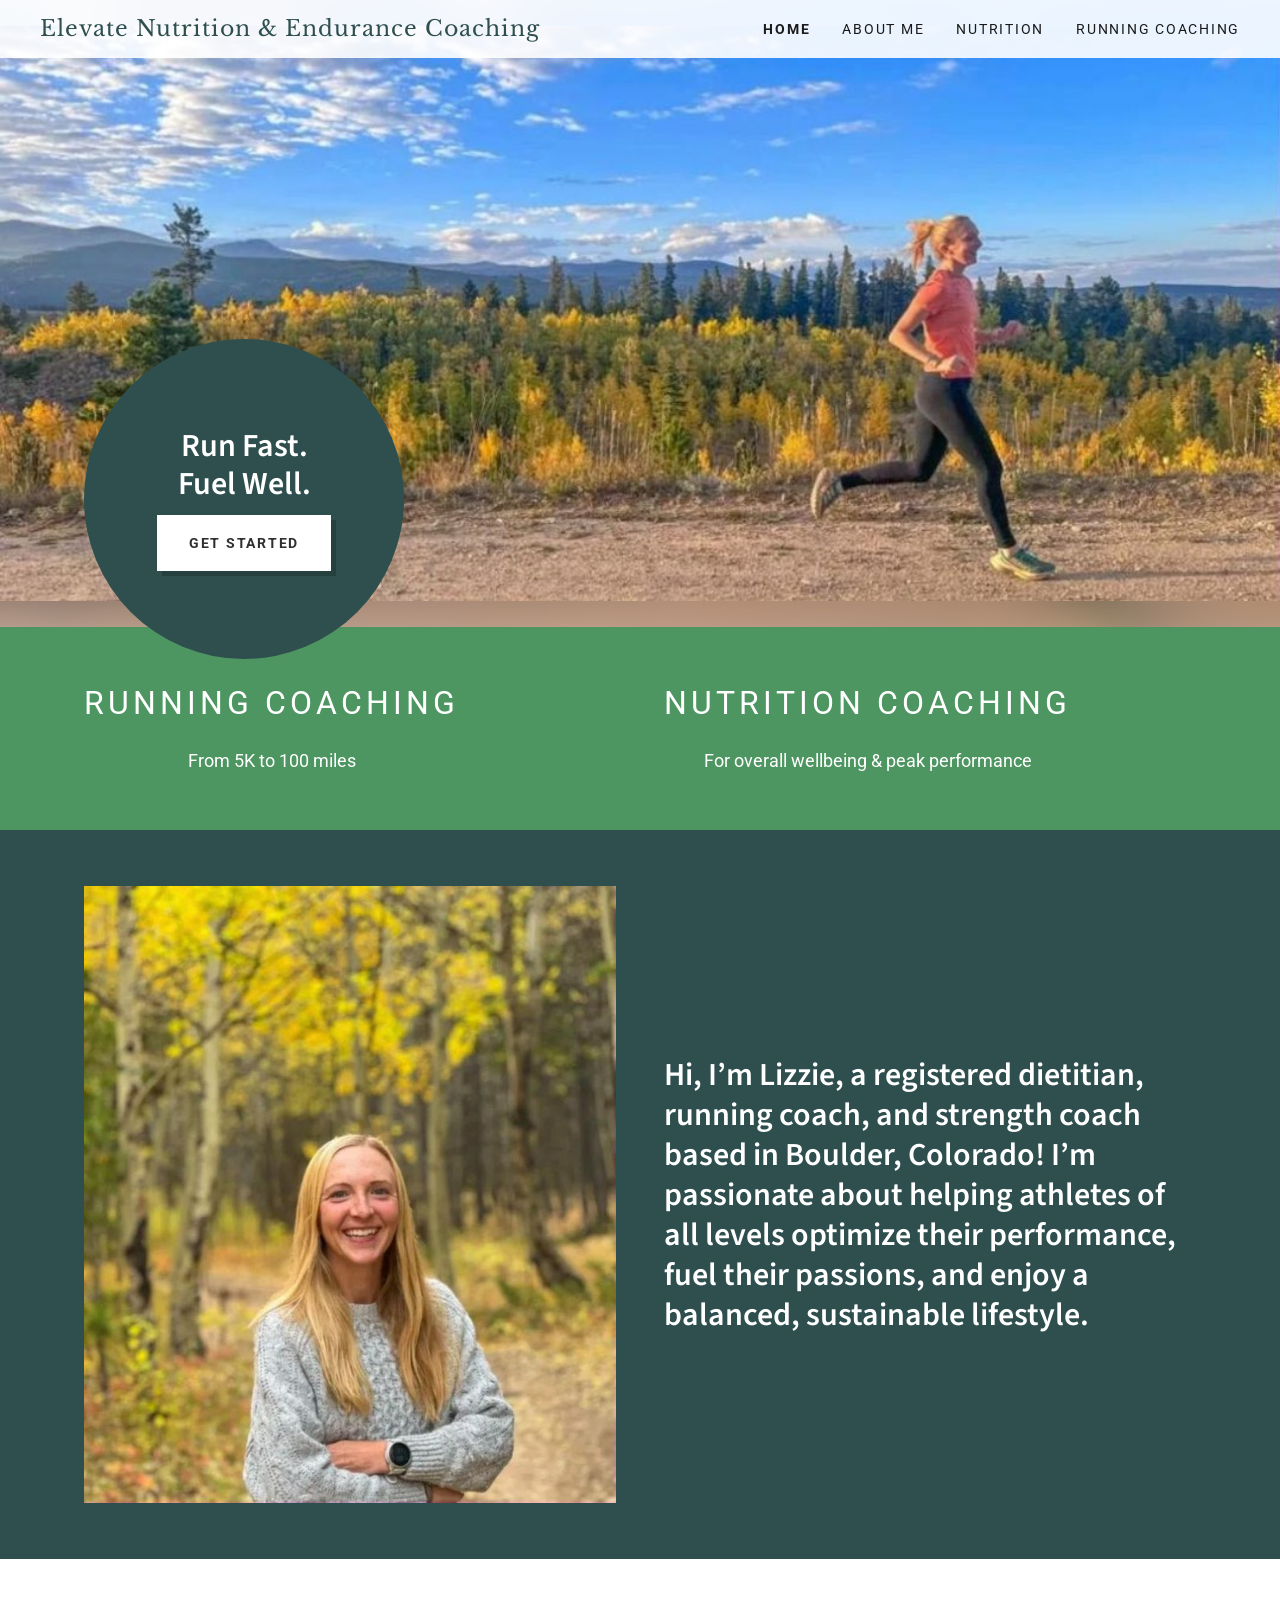
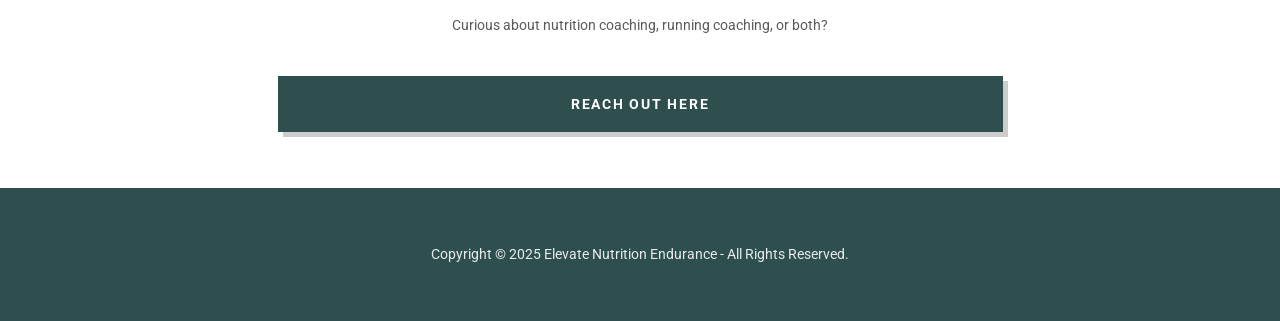
==== index.html @ e348e670 "Migrate site from GoDaddy Websites + Marketing to static HTML Co-Authored-By: Claude Opus 5.5 <norep" ====
<!DOCTYPE html>
<html lang="en">
<head>
  <meta charset="utf-8">
  <meta name="viewport" content="width=device-width, initial-scale=1">
  <title>Elevate Nutrition Endurance</title>
  <meta name="description" content="Running coaching and nutrition coaching with Lizzie, a registered dietitian, running coach, and strength coach based in Boulder, Colorado.">
  <link rel="preconnect" href="https://fonts.googleapis.com">
  <link rel="preconnect" href="https://fonts.gstatic.com" crossorigin>
  <link rel="stylesheet" href="https://fonts.googleapis.com/css2?family=Libre+Baskerville&family=Roboto:ital,wght@0,400;0,700;1,400&display=swap">
  <link rel="stylesheet" href="https://fonts.googleapis.com/css2?family=Source+Sans+Pro:wght@600&display=swap">
  <link rel="stylesheet" href="https://fonts.googleapis.com/css2?family=Source+Sans+3:wght@600&display=swap">
  <link rel="stylesheet" href="styles.css">
</head>
<body>
  <header class="site-header over-hero">
    <a class="logo" href="index.html">Elevate Nutrition &amp; Endurance Coaching</a>
    <button class="menu-btn" aria-label="Open menu" aria-expanded="false" aria-controls="site-nav">
      <svg viewBox="0 0 24 24" fill="none" stroke="currentColor" stroke-width="2" stroke-linecap="round"><path d="M3 6h18M3 12h18M3 18h18"/></svg>
    </button>
    <nav class="nav" id="site-nav" aria-label="Main">
      <a href="index.html" aria-current="page">Home</a>
      <a href="about-me.html">About Me</a>
      <a href="nutrition.html">Nutrition</a>
      <a href="running-coaching.html">Running Coaching</a>
    </nav>
  </header>

  <main class="has-hero">
    <section class="hero" aria-label="Lizzie running in the mountains">
      <div class="hero-media" role="img" aria-label="Lizzie running in the mountains">
        <div class="hero-blur"></div>
        <div class="hero-photo"></div>
      </div>
      <div class="wrap">
        <div class="hero-circle">
          <h1>Run Fast.<br>Fuel Well.</h1>
          <a class="btn btn-light" href="https://forms.gle/2NHkL2qhXtMDMoZj6">Get Started</a>
        </div>
      </div>
    </section>

    <section class="section band-green">
      <div class="wrap row stack-gap">
        <div class="col col-6">
          <div class="service">
            <h2>Running Coaching</h2>
            <p>From 5K to 100 miles</p>
          </div>
        </div>
        <div class="col col-6">
          <div class="service">
            <h2>Nutrition Coaching</h2>
            <p>For overall wellbeing &amp; peak performance</p>
          </div>
        </div>
      </div>
    </section>

    <section class="section band-slate">
      <div class="wrap row intro stack-gap">
        <div class="col col-6">
          <img src="images/home-lizzie.jpg" width="672" height="779" alt="Lizzie smiling on a trail among golden aspens">
        </div>
        <div class="col col-6">
          <p class="statement">Hi, I’m Lizzie, a registered dietitian, running coach, and strength coach based in Boulder, Colorado! I’m passionate about helping athletes of all levels optimize their performance, fuel their passions, and enjoy a balanced, sustainable lifestyle.</p>
        </div>
      </div>
    </section>

    <section class="section cta center">
      <div class="wrap">
        <h2>Curious about nutrition coaching, running coaching, or both?</h2>
        <a class="btn btn-dark" href="https://docs.google.com/forms/d/e/1FAIpQLSeCDY26MZJk_TWB82AwwxvtCG-rRkIfnwJbRF5FpXE1PNtJjQ/viewform">Reach out here</a>
      </div>
    </section>
  </main>

  <footer class="site-footer">
    <p>Copyright © 2025 Elevate Nutrition Endurance - All Rights Reserved.</p>
  </footer>
  <script src="site.js"></script>
</body>
</html>
---- styles.css ----
/*
  Elevate Nutrition & Endurance Coaching
  Hand-built copy of the GoDaddy Websites + Marketing site (Nov 2026).
  Colors and type were measured from the live site.

  Palette
    --slate        #2f4f4f  logo, circle, buttons, about band, footer
    --slate-deep   #274343  "Local to Boulder" banner
    --green        #4e9661  services band
    --ink          #1b1b1b  nav, small caps headings
    --body         #5e5e5e  paragraph text
    --muted        #595959  CTA lead line
    --footer-ink   #e7eded  footer text
  Type
    Libre Baskerville 400 - logo
    Source Sans Pro 600   - page titles, hero, statements
    Roboto 400/700        - everything else
*/

:root {
  --slate: #2f4f4f;
  --slate-deep: #274343;
  --green: #4e9661;
  --ink: #1b1b1b;
  --body: #5e5e5e;
  --muted: #595959;
  --footer-ink: #e7eded;
  --panel: #f6f6f6;
  --rule: #e2e2e2;
  --header-h: 58px;
  --wrap: 1160px;
  --gutter: 24px;
  --section-pad: 56px;
  --serif: "Libre Baskerville", Georgia, serif;
  --display: "Source Sans Pro", "Source Sans 3", Arial, sans-serif;
  --sans: Roboto, Arial, sans-serif;
  color-scheme: light;
}

* { box-sizing: border-box; }
html { scroll-padding-top: var(--header-h); }
body {
  margin: 0;
  background: #fff;
  color: var(--body);
  font: 400 16px/24px var(--sans);
  -webkit-font-smoothing: antialiased;
  overflow-x: clip;
}
img { display: block; max-width: 100%; height: auto; }
a { color: inherit; }

.wrap { max-width: var(--wrap); margin: 0 auto; }
.section { padding: var(--section-pad) 0; }
.row { display: flex; flex-wrap: wrap; }
.col { padding: 0 var(--gutter); min-width: 0; }
.col-4 { width: 33.3333%; }
.col-6 { width: 50%; }
.col-8 { width: 66.6667%; }
.center { text-align: center; }

/* ---------- Header ---------- */
.site-header {
  position: fixed;
  inset: 0 0 auto 0;
  height: var(--header-h);
  z-index: 20;
  display: flex;
  align-items: center;
  justify-content: space-between;
  padding: 0 40px;
  background: #fff;
  border-bottom: 1px solid var(--rule);
}
.site-header.over-hero {
  background: rgba(255, 255, 255, 0.9);
  border-bottom: 0;
}
.logo {
  font: 400 22px/26.4px var(--serif);
  letter-spacing: 1px;
  color: var(--slate);
  text-decoration: none;
  white-space: nowrap;
}
.nav { display: flex; gap: 32px; }
.nav a {
  font: 400 14px/24px var(--sans);
  letter-spacing: 1.75px;
  text-transform: uppercase;
  color: var(--ink);
  text-decoration: none;
  white-space: nowrap;
}
.nav a[aria-current="page"] { font-weight: 700; }
.nav a:hover, .nav a:focus-visible { color: var(--slate); }
.menu-btn {
  display: none;
  width: 44px; height: 44px;
  margin-right: -10px;
  border: 0;
  background: none;
  color: var(--ink);
  cursor: pointer;
}
.menu-btn svg { width: 24px; height: 24px; }

main { padding-top: var(--header-h); }
main.has-hero { padding-top: 0; }

/* ---------- Buttons ---------- */
.btn {
  position: relative;
  display: inline-flex;
  align-items: center;
  justify-content: center;
  min-height: 56px;
  padding: 8px 32px;
  font: 700 14px/1 var(--sans);
  letter-spacing: 1.75px;
  text-transform: uppercase;
  text-decoration: none;
  box-shadow: 5px 5px 0 0 rgba(0, 0, 0, 0.2);
}
.btn-light { background: #fff; color: #303030; }
.btn-dark { background: var(--slate); color: #fff; }
.btn:hover { filter: brightness(0.95); }
.btn:focus-visible { outline: 2px solid var(--green); outline-offset: 3px; }

/* ---------- Home: hero ---------- */
.hero { position: relative; height: 627px; background: var(--panel); }
.hero-media { position: absolute; inset: 0; overflow: hidden; }
.hero-blur, .hero-photo { position: absolute; inset: 0; background-image: url("images/hero-run.jpg"); background-position: 50% 50%; background-repeat: no-repeat; }
.hero-blur { background-size: cover; filter: blur(24px); transform: scale(1.12); }
.hero-photo { background-size: contain; }
.hero .wrap { position: relative; height: 100%; }
.hero-circle {
  position: absolute;
  left: var(--gutter);
  top: 339px;
  z-index: 2;
  width: 320px;
  height: 320px;
  border-radius: 50%;
  background: var(--slate);
  display: flex;
  flex-direction: column;
  align-items: center;
  justify-content: center;
  text-align: center;
}
.hero-circle h1 {
  margin: 0 0 12px;
  font: 600 32px/38.4px var(--display);
  color: #fff;
}

/* ---------- Home: services band ---------- */
.band-green { background: var(--green); color: #fff; }
.service { display: inline-block; text-align: center; }
.service h2 {
  margin: 0 0 24px;
  font: 400 32px/40px var(--sans);
  letter-spacing: 4px;
  text-transform: uppercase;
  color: #fff;
}
.service p { margin: 0; font-size: 18px; line-height: 27px; }

/* ---------- Home: intro band ---------- */
.band-slate { background: var(--slate); }
.intro { align-items: center; }
.intro img { width: 100%; aspect-ratio: 532 / 617; object-fit: cover; }
.statement {
  margin: 0;
  font: 600 32px/40px var(--display);
  color: #fff;
}

/* ---------- Call to action ---------- */
.cta h2 {
  margin: 0 0 40px;
  font: 400 14px/21px var(--sans);
  color: var(--muted);
}
.cta .btn { width: calc(66.6667% - 48px); max-width: 725px; }

/* ---------- Inner pages ---------- */
.page-title {
  margin: 0 0 40px;
  text-align: center;
  font: 600 32px/44.8px var(--display);
  color: var(--ink);
  text-shadow: 2px 2px 0 rgba(0, 0, 0, 0.2);
}
.page-title.slate { color: var(--slate); }
.page-title.flush { margin-bottom: 40px; }
.subtitle {
  margin: 0;
  text-align: center;
  font: 400 16px/20px var(--sans);
  letter-spacing: 2px;
  text-transform: uppercase;
  color: var(--ink);
}
.photo { width: 100%; aspect-ratio: 3 / 4; object-fit: cover; }
.photo.top { object-fit: contain; object-position: 50% 0; }
.copy h3 {
  margin: 0 0 24px;
  font: 400 16px/20px var(--sans);
  letter-spacing: 2px;
  text-transform: uppercase;
  color: var(--ink);
}
.copy p { margin: 0 0 32px; }
.copy p:last-child { margin-bottom: 0; }
.copy em { font-style: italic; }
.copy strong { font-weight: 700; color: var(--body); }

/* Download row */
.download {
  display: flex;
  align-items: center;
  justify-content: space-between;
  gap: 16px;
  width: calc(66.6667% - 48px);
  max-width: 725px;
  min-height: 56px;
  margin: 0 auto;
  padding: 0 24px;
  background: var(--panel);
  color: var(--ink);
  text-decoration: none;
}
.download span:last-child { display: inline-flex; align-items: center; gap: 6px; color: var(--slate); }
.download:hover span:last-child { text-decoration: underline; }
.download svg { width: 14px; height: 14px; }
.section-title {
  margin: 0 0 40px;
  text-align: center;
  font: 600 32px/44.8px var(--display);
  color: var(--ink);
  text-shadow: 2px 2px 0 rgba(0, 0, 0, 0.2);
}

/* Banner */
.banner { background: var(--slate-deep); }
.banner p {
  max-width: 725px;
  margin: 0 auto;
  padding: 0 var(--gutter);
  text-align: center;
  font: 400 22px/27.5px var(--sans);
  letter-spacing: 2.75px;
  text-transform: uppercase;
  color: #fff;
}

/* ---------- Footer ---------- */
.site-footer { background: var(--slate); padding: var(--section-pad) var(--gutter); }
.site-footer p {
  margin: 0;
  text-align: center;
  font: 400 14px/21px var(--sans);
  color: var(--footer-ink);
}

/* ---------- Tablet ---------- */
@media (max-width: 1024px) {
  .site-header { padding: 0 24px; }
  .logo { font-size: 18px; }
  .nav { gap: 20px; }
  .nav a { font-size: 13px; letter-spacing: 1.25px; }
}

/* ---------- Phone ---------- */
@media (max-width: 767px) {
  :root { --section-pad: 40px; }
  .site-header { padding: 0 16px; }
  .logo { font-size: 15px; letter-spacing: 0.5px; white-space: normal; line-height: 20px; }
  .menu-btn { display: inline-flex; align-items: center; justify-content: center; }
  .nav {
    display: none;
    position: absolute;
    top: var(--header-h);
    left: 0;
    right: 0;
    flex-direction: column;
    gap: 0;
    padding: 8px 0 16px;
    background: #fff;
    border-bottom: 1px solid var(--rule);
  }
  .nav.open { display: flex; }
  .nav a { padding: 10px 24px; font-size: 14px; }

  .col-4, .col-6, .col-8 { width: 100%; }
  .stack-gap > .col + .col { margin-top: 32px; }

  .hero { height: auto; background: var(--slate); }
  .hero-media { position: relative; height: 380px; }
  .hero-blur { display: none; }
  .hero-photo { background-size: cover; background-position: 72% 50%; }
  .hero .wrap { height: auto; }
  .hero-circle {
    position: relative;
    left: auto; top: auto;
    width: 280px; height: 280px;
    margin: -110px auto 0;
  }
  .hero-circle h1 { font-size: 28px; line-height: 34px; }
  .hero { padding-bottom: 32px; }

  .band-green .col { text-align: center; }
  .service h2 { font-size: 26px; line-height: 32px; letter-spacing: 3px; margin-bottom: 12px; }
  .statement { font-size: 26px; line-height: 34px; }

  .cta .btn, .download { width: 100%; }
  .cta .wrap, .download-wrap { padding: 0 var(--gutter); }
  .page-title, .section-title { font-size: 28px; line-height: 38px; }
  .photo { max-width: 420px; margin: 0 auto; }
  .banner p { font-size: 18px; line-height: 24px; letter-spacing: 2px; }
}
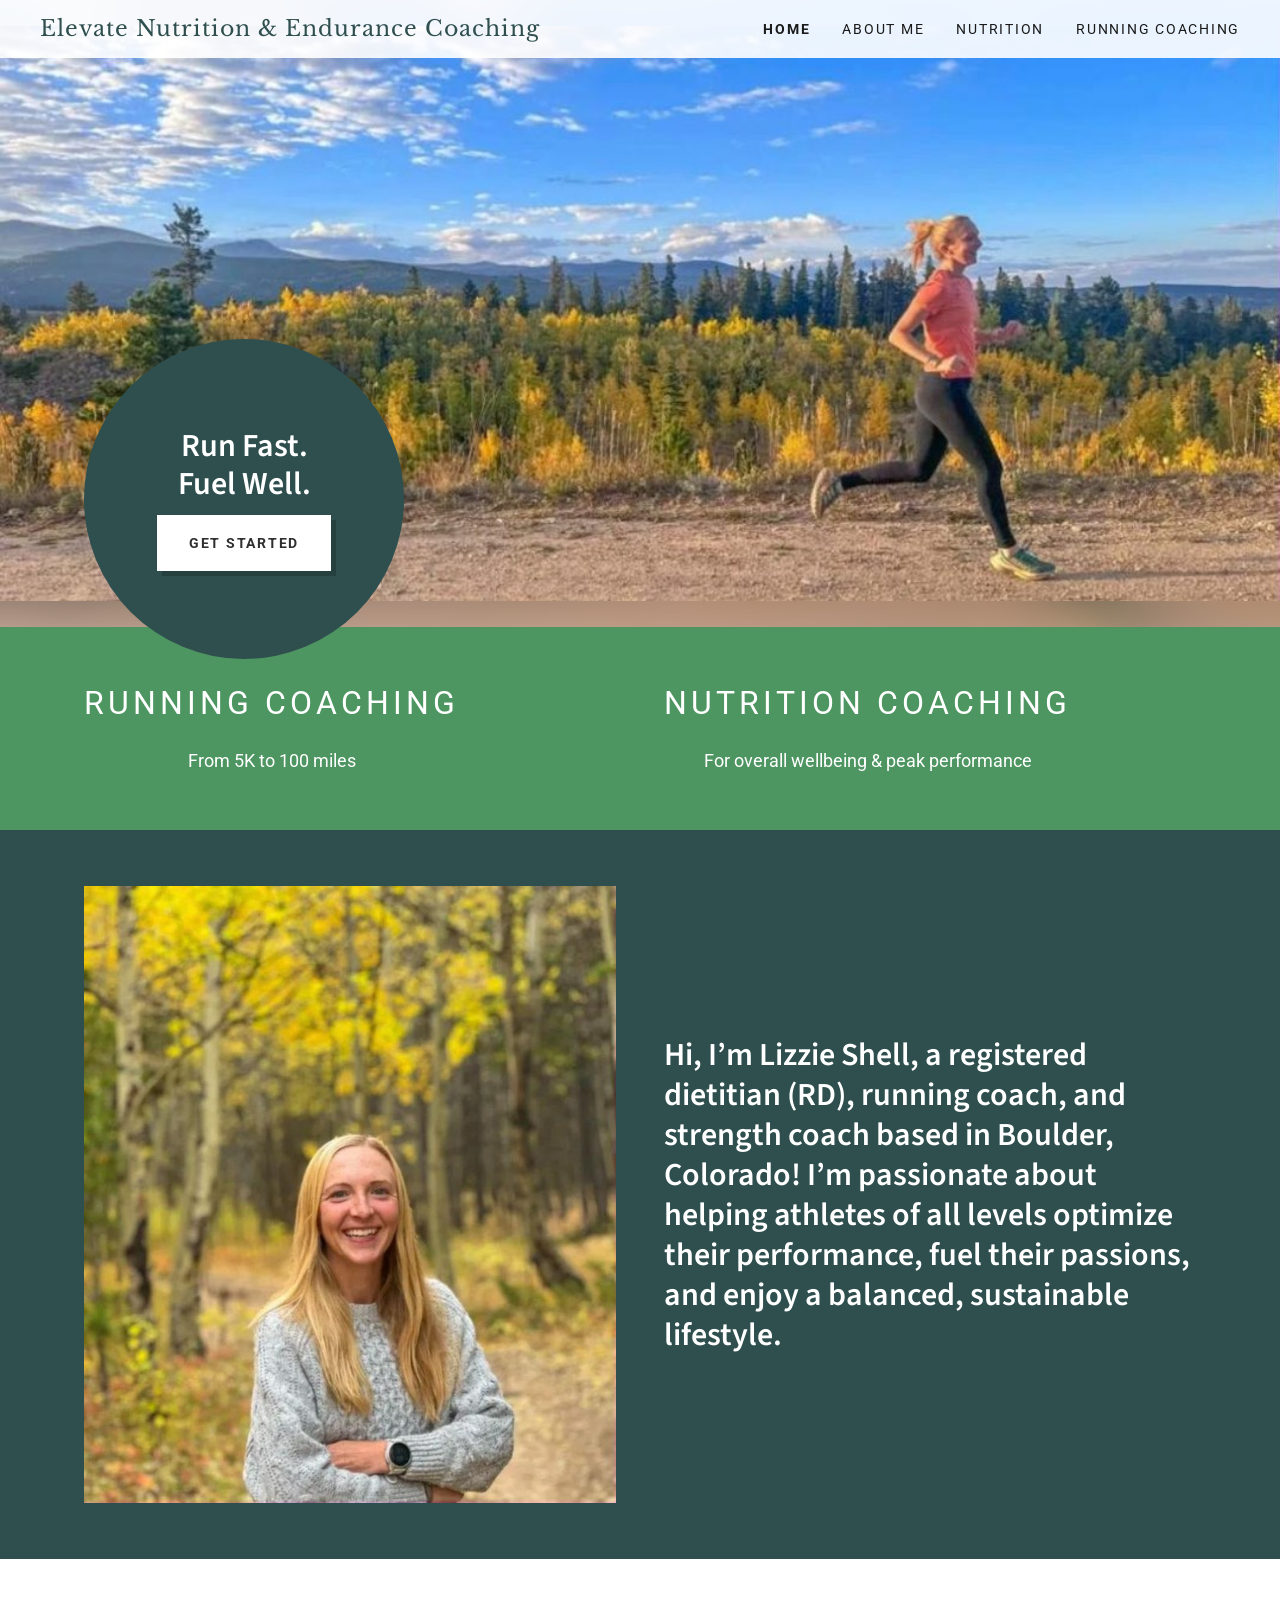
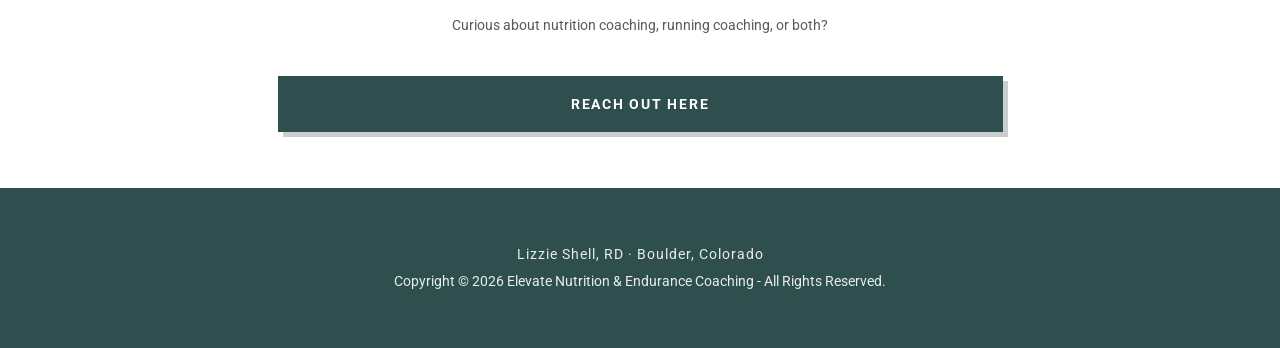
==== commit a04c2c34: "Search, sharing and navigation improvements - Descriptive page titles and descriptions; canonical cl" ====
--- a/index.html
+++ b/index.html
@@ -3,26 +3,42 @@
 <head>
   <meta charset="utf-8">
   <meta name="viewport" content="width=device-width, initial-scale=1">
-  <title>Elevate Nutrition Endurance</title>
-  <meta name="description" content="Running coaching and nutrition coaching with Lizzie, a registered dietitian, running coach, and strength coach based in Boulder, Colorado.">
+  <title>Elevate Nutrition &amp; Endurance Coaching | Running Coach &amp; Sports Dietitian in Boulder, CO</title>
+  <meta name="description" content="Running coaching from 5K to 100 miles and sports nutrition coaching with Lizzie Shell, RD, a registered dietitian, running coach, and strength coach in Boulder, Colorado.">
+  <link rel="canonical" href="https://elevateendurancenutrition.com/">
+  <link rel="icon" href="/favicon.ico" sizes="any">
+  <link rel="icon" type="image/png" sizes="48x48" href="/favicon-48.png">
+  <link rel="apple-touch-icon" href="/apple-touch-icon.png">
+  <meta name="theme-color" content="#2f4f4f">
+  <meta property="og:type" content="website">
+  <meta property="og:site_name" content="Elevate Nutrition &amp; Endurance Coaching">
+  <meta property="og:title" content="Elevate Nutrition &amp; Endurance Coaching | Running Coach &amp; Sports Dietitian in Boulder, CO">
+  <meta property="og:description" content="Running coaching from 5K to 100 miles and sports nutrition coaching with Lizzie Shell, RD, a registered dietitian, running coach, and strength coach in Boulder, Colorado.">
+  <meta property="og:url" content="https://elevateendurancenutrition.com/">
+  <meta property="og:image" content="https://elevateendurancenutrition.com/images/og-image.jpg">
+  <meta property="og:image:width" content="926">
+  <meta property="og:image:height" content="485">
+  <meta property="og:image:alt" content="Lizzie running a dirt road through golden aspens in Colorado">
+  <meta name="twitter:card" content="summary_large_image">
   <link rel="preconnect" href="https://fonts.googleapis.com">
   <link rel="preconnect" href="https://fonts.gstatic.com" crossorigin>
   <link rel="stylesheet" href="https://fonts.googleapis.com/css2?family=Libre+Baskerville&family=Roboto:ital,wght@0,400;0,700;1,400&display=swap">
   <link rel="stylesheet" href="https://fonts.googleapis.com/css2?family=Source+Sans+Pro:wght@600&display=swap">
   <link rel="stylesheet" href="https://fonts.googleapis.com/css2?family=Source+Sans+3:wght@600&display=swap">
-  <link rel="stylesheet" href="styles.css">
+  <link rel="stylesheet" href="/styles.css">
+  <script type="application/ld+json">{"@context":"https://schema.org","@type":"ProfessionalService","name":"Elevate Nutrition & Endurance Coaching","url":"https://elevateendurancenutrition.com/","image":"https://elevateendurancenutrition.com/images/og-image.jpg","description":"Running coaching from 5K to 100 miles and sports nutrition coaching with Lizzie Shell, RD, a registered dietitian, running coach, and strength coach in Boulder, Colorado.","areaServed":"Boulder, Colorado","address":{"@type":"PostalAddress","addressLocality":"Boulder","addressRegion":"CO","addressCountry":"US"},"founder":{"@type":"Person","name":"Lizzie Shell","honorificSuffix":"RD","jobTitle":"Registered Dietitian, Running Coach and Strength Coach"},"makesOffer":[{"@type":"Offer","name":"Running Coaching","url":"https://elevateendurancenutrition.com/running-coaching","priceSpecification":{"@type":"UnitPriceSpecification","price":"150","priceCurrency":"USD","unitText":"MONTH"}},{"@type":"Offer","name":"Nutrition Coaching","url":"https://elevateendurancenutrition.com/nutrition","priceSpecification":{"@type":"UnitPriceSpecification","price":"175","priceCurrency":"USD","unitText":"MONTH"}}]}</script>
 </head>
 <body>
   <header class="site-header over-hero">
-    <a class="logo" href="index.html">Elevate Nutrition &amp; Endurance Coaching</a>
+    <a class="logo" href="/">Elevate Nutrition &amp; Endurance Coaching</a>
     <button class="menu-btn" aria-label="Open menu" aria-expanded="false" aria-controls="site-nav">
       <svg viewBox="0 0 24 24" fill="none" stroke="currentColor" stroke-width="2" stroke-linecap="round"><path d="M3 6h18M3 12h18M3 18h18"/></svg>
     </button>
     <nav class="nav" id="site-nav" aria-label="Main">
-      <a href="index.html" aria-current="page">Home</a>
-      <a href="about-me.html">About Me</a>
-      <a href="nutrition.html">Nutrition</a>
-      <a href="running-coaching.html">Running Coaching</a>
+      <a href="/" aria-current="page">Home</a>
+      <a href="/about-me">About Me</a>
+      <a href="/nutrition">Nutrition</a>
+      <a href="/running-coaching">Running Coaching</a>
     </nav>
   </header>
 
@@ -35,7 +51,7 @@
       <div class="wrap">
         <div class="hero-circle">
           <h1>Run Fast.<br>Fuel Well.</h1>
-          <a class="btn btn-light" href="https://forms.gle/2NHkL2qhXtMDMoZj6">Get Started</a>
+          <a class="btn btn-light" href="https://docs.google.com/forms/d/e/1FAIpQLSeCDY26MZJk_TWB82AwwxvtCG-rRkIfnwJbRF5FpXE1PNtJjQ/viewform">Get Started</a>
         </div>
       </div>
     </section>
@@ -43,16 +59,16 @@
     <section class="section band-green">
       <div class="wrap row stack-gap">
         <div class="col col-6">
-          <div class="service">
+          <a class="service" href="/running-coaching">
             <h2>Running Coaching</h2>
             <p>From 5K to 100 miles</p>
-          </div>
+          </a>
         </div>
         <div class="col col-6">
-          <div class="service">
+          <a class="service" href="/nutrition">
             <h2>Nutrition Coaching</h2>
             <p>For overall wellbeing &amp; peak performance</p>
-          </div>
+          </a>
         </div>
       </div>
     </section>
@@ -60,10 +76,10 @@
     <section class="section band-slate">
       <div class="wrap row intro stack-gap">
         <div class="col col-6">
-          <img src="images/home-lizzie.jpg" width="672" height="779" alt="Lizzie smiling on a trail among golden aspens">
+          <img src="/images/home-lizzie.jpg" width="672" height="779" alt="Lizzie smiling on a trail among golden aspens">
         </div>
         <div class="col col-6">
-          <p class="statement">Hi, I’m Lizzie, a registered dietitian, running coach, and strength coach based in Boulder, Colorado! I’m passionate about helping athletes of all levels optimize their performance, fuel their passions, and enjoy a balanced, sustainable lifestyle.</p>
+          <p class="statement">Hi, I’m Lizzie Shell, a registered dietitian (RD), running coach, and strength coach based in Boulder, Colorado! I’m passionate about helping athletes of all levels optimize their performance, fuel their passions, and enjoy a balanced, sustainable lifestyle.</p>
         </div>
       </div>
     </section>
@@ -77,8 +93,9 @@
   </main>
 
   <footer class="site-footer">
-    <p>Copyright © 2025 Elevate Nutrition Endurance - All Rights Reserved.</p>
+    <p class="footer-name">Lizzie Shell, RD · Boulder, Colorado</p>
+    <p>Copyright © <span data-year>2026</span> Elevate Nutrition &amp; Endurance Coaching - All Rights Reserved.</p>
   </footer>
-  <script src="site.js"></script>
+  <script src="/site.js"></script>
 </body>
 </html>
--- a/styles.css
+++ b/styles.css
@@ -157,7 +157,9 @@
 
 /* ---------- Home: services band ---------- */
 .band-green { background: var(--green); color: #fff; }
-.service { display: inline-block; text-align: center; }
+.service { display: inline-block; text-align: center; color: #fff; text-decoration: none; }
+.service:hover h2, .service:focus-visible h2 { text-decoration: underline; text-underline-offset: 8px; text-decoration-thickness: 2px; }
+.service:focus-visible { outline: 2px solid #fff; outline-offset: 8px; }
 .service h2 {
   margin: 0 0 24px;
   font: 400 32px/40px var(--sans);
@@ -194,7 +196,8 @@
   text-shadow: 2px 2px 0 rgba(0, 0, 0, 0.2);
 }
 .page-title.slate { color: var(--slate); }
-.page-title.flush { margin-bottom: 40px; }
+.page-title.has-sub { margin-bottom: 12px; }
+.subtitle.name-line { margin-bottom: 40px; color: var(--body); font-size: 14px; letter-spacing: 1.75px; }
 .subtitle {
   margin: 0;
   text-align: center;
@@ -264,6 +267,12 @@
   font: 400 14px/21px var(--sans);
   color: var(--footer-ink);
 }
+
+.site-footer .footer-name { margin-bottom: 6px; letter-spacing: 1px; }
+
+/* ---------- Not found ---------- */
+.not-found { text-align: center; padding: 120px 24px; }
+.not-found p { margin: 0 0 32px; }
 
 /* ---------- Tablet ---------- */
 @media (max-width: 1024px) {
